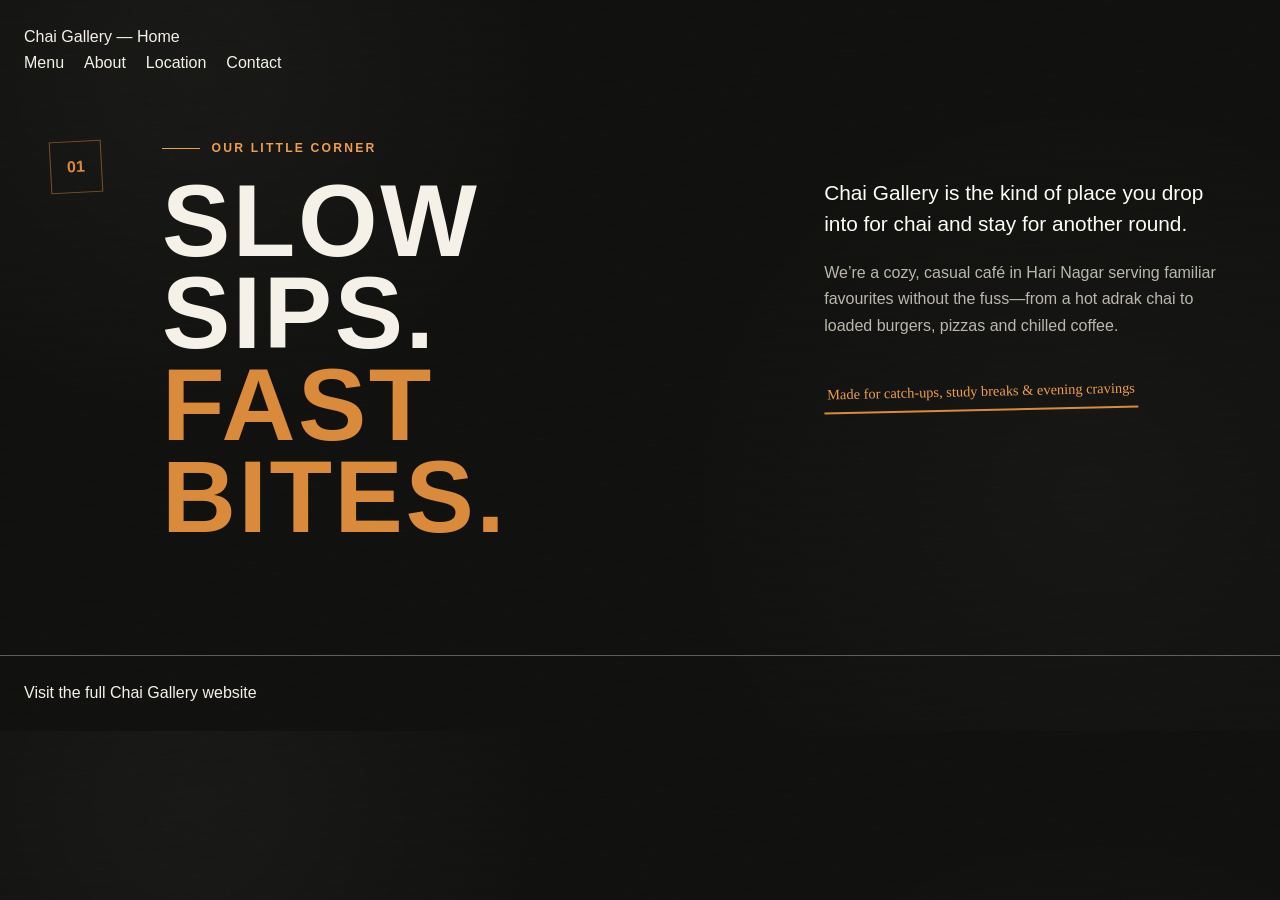
==== about.html @ 68adc1e6 "Add discoverable menu about location and contact pages" ====
<!doctype html>
<html lang="en">
<head>
  <meta charset="utf-8">
  <meta name="viewport" content="width=device-width, initial-scale=1">
  <meta name="theme-color" content="#11110f">
  <meta name="description" content="Chai Gallery is a cozy, pocket-friendly cafe in Hari Nagar, West Delhi serving chai, coffee, quick bites, pizza, burgers and more. Get directions from the official Maps listing.">
  <meta name="keywords" content="Chai Gallery, Chai Gallery Hari Nagar, cafe in Hari Nagar, chai in Hari Nagar, coffee shop Hari Nagar, cafe West Delhi, pizza Hari Nagar, burger Hari Nagar, cold coffee Hari Nagar">
  <link rel="canonical" href="https://www.chaigallery.in/about.html">
  <meta property="og:type" content="website">
  <meta property="og:url" content="https://www.chaigallery.in/about.html">
  <meta property="og:site_name" content="Chai Gallery">
  <meta property="og:title" content="Chai Gallery | Chai, Coffee & Quick Bites in Hari Nagar">
  <meta property="og:description" content="Good chai, quick bites and easy-going cafe vibes in Hari Nagar, West Delhi.">
  <meta property="og:image" content="https://www.chaigallery.in/assets/images/whatsapp-preview.png">
  <meta property="og:image:secure_url" content="https://www.chaigallery.in/assets/images/whatsapp-preview.png">
  <meta property="og:image:type" content="image/png">
  <meta property="og:image:width" content="512">
  <meta property="og:image:height" content="512">
  <meta property="og:image:alt" content="Chai Gallery logo">
  <meta property="og:locale" content="en_IN">
  <meta name="twitter:card" content="summary">
  <meta name="twitter:title" content="Chai Gallery | Chai, Coffee & Quick Bites in Hari Nagar">
  <meta name="twitter:description" content="Good chai, quick bites and easy-going cafe vibes in Hari Nagar, West Delhi.">
  <meta name="twitter:image" content="https://www.chaigallery.in/assets/images/whatsapp-preview.png">
  <title>About | Chai Gallery, Hari Nagar</title>

  <link rel="icon" href="assets/images/chai-gallery-logo.png" type="image/png">
  <link rel="apple-touch-icon" href="assets/images/whatsapp-preview.png">
  <link rel="preload" href="assets/images/menu-art/hero-chai.png" as="image">
  <link rel="preload" href="assets/images/chai-gallery-logo.png" as="image">
  <link rel="stylesheet" href="css/style.css">
  <script>
    window.CHAI_GALLERY_CONFIG = { apiBase: "https://chai-gallery-orders-dev.passishubham1.workers.dev" };
  </script>
  <script src="https://checkout.razorpay.com/v1/checkout.js" defer></script>

  <script type="application/ld+json">
  {
    "@context": "https://schema.org",
    "@type": "CafeOrCoffeeShop",
    "name": "Chai Gallery",
    "description": "A cozy neighborhood cafe for chai, coffee and quick bites in Hari Nagar, West Delhi.",
    "servesCuisine": ["Tea", "Coffee", "Cafe", "Fast Food"],
    "priceRange": "₹",
    "hasMap": "https://maps.app.goo.gl/oTxASr8ygmc5eHVb9",
    "sameAs": ["https://www.instagram.com/chai_gallery_official/"],
    "geo": {
      "@type": "GeoCoordinates",
      "latitude": 28.624861,
      "longitude": 77.1076465
    },
    "address": {
      "@type": "PostalAddress",
      "addressLocality": "Hari Nagar",
      "addressRegion": "New Delhi, Delhi",
      "addressCountry": "IN"
    }
  }
  </script>
<style>.menu-artwork-frame{max-height:none;overflow:visible}.menu-filter,.menu-zoom-controls{display:none}.section{padding-top:40px}</style></head><body><header style="padding:24px"><a href="/">Chai Gallery — Home</a><nav aria-label="Pages"><a style="margin-right:20px" href="/menu.html">Menu</a><a style="margin-right:20px" href="/about.html">About</a><a style="margin-right:20px" href="/location.html">Location</a><a style="margin-right:20px" href="/contact.html">Contact</a></nav></header><main><section class="section about" id="about" aria-labelledby="about-title">
      <div class="container about-grid">
        <div class="section-number" aria-hidden="true">01</div>
        <div class="about-heading" >
          <p class="eyebrow"><span></span> Our little corner</p>
          <h2 id="about-title">SLOW SIPS.<br><em>FAST BITES.</em></h2>
        </div>
        <div class="about-copy" >
          <p class="lead">Chai Gallery is the kind of place you drop into for chai and stay for another round.</p>
          <p>We’re a cozy, casual café in Hari Nagar serving familiar favourites without the fuss—from a hot adrak chai to loaded burgers, pizzas and chilled coffee.</p>
          <div class="hand-note">Made for catch-ups, study breaks & evening cravings</div>
        </div>
      </div>
    </section></main><footer style="padding:24px"><a href="/">Visit the full Chai Gallery website</a></footer></body></html>
---- css/style.css ----
/*
  CHAI GALLERY DESIGN SYSTEM
  Color, type, spacing, border, button, menu-row and illustration tokens live here.
*/
:root {
  --board: #11110f;
  --board-soft: #181815;
  --board-raised: #20201c;
  --chalk: #f5f1e8;
  --chalk-bright: #fffdf6;
  --muted: #bbb7ad;
  --faint: rgba(245, 241, 232, 0.12);
  --line: rgba(245, 241, 232, 0.34);
  --accent: #d98a3a;
  --accent-bright: #ee9e4c;

  --font-display: "Arial Narrow", "Franklin Gothic Condensed", Impact, sans-serif;
  --font-body: "Segoe UI", Inter, Arial, sans-serif;
  --font-hand: "Segoe Print", "Bradley Hand", cursive;

  --space-1: 0.5rem;
  --space-2: 1rem;
  --space-3: 1.5rem;
  --space-4: 2rem;
  --space-5: 3rem;
  --space-6: 4.5rem;
  --space-7: 7rem;

  --border-thin: 1px solid var(--line);
  --container: 1180px;
  --header-height: 78px;
  --transition: 280ms cubic-bezier(0.22, 1, 0.36, 1);
}

*, *::before, *::after { box-sizing: border-box; }

html {
  scroll-behavior: smooth;
  scroll-padding-top: calc(var(--header-height) + 1rem);
}

body {
  margin: 0;
  color: var(--chalk);
  background:
    radial-gradient(circle at 15% 10%, rgba(255,255,255,.035), transparent 22rem),
    radial-gradient(circle at 85% 68%, rgba(255,255,255,.025), transparent 26rem),
    repeating-linear-gradient(177deg, transparent 0 10px, rgba(255,255,255,.008) 11px, transparent 12px),
    var(--board);
  font-family: var(--font-body);
  font-size: 1rem;
  line-height: 1.65;
  overflow-x: hidden;
  text-rendering: optimizeLegibility;
}

body::before {
  content: "";
  position: fixed;
  inset: 0;
  z-index: 9999;
  pointer-events: none;
  opacity: .17;
  background-image: url("data:image/svg+xml,%3Csvg viewBox='0 0 180 180' xmlns='http://www.w3.org/2000/svg'%3E%3Cfilter id='n'%3E%3CfeTurbulence type='fractalNoise' baseFrequency='.9' numOctaves='3' stitchTiles='stitch'/%3E%3C/filter%3E%3Crect width='100%25' height='100%25' filter='url(%23n)' opacity='.18'/%3E%3C/svg%3E");
  mix-blend-mode: soft-light;
}

img, svg { display: block; max-width: 100%; }
a { color: inherit; text-decoration: none; }
button, input, textarea, select { font: inherit; }
button { color: inherit; }
::selection { background: var(--accent); color: var(--board); }

:focus-visible {
  outline: 3px solid var(--accent-bright);
  outline-offset: 4px;
}

.skip-link {
  position: fixed;
  top: .75rem;
  left: .75rem;
  z-index: 10000;
  padding: .75rem 1rem;
  color: var(--board);
  background: var(--chalk);
  transform: translateY(-150%);
  transition: transform var(--transition);
}

.skip-link:focus { transform: translateY(0); }
.container { width: min(var(--container), calc(100% - 3rem)); margin-inline: auto; }
.section { position: relative; padding-block: var(--space-7); }

.eyebrow {
  display: flex;
  align-items: center;
  gap: .7rem;
  margin: 0 0 1.2rem;
  color: var(--accent-bright);
  font-size: .76rem;
  font-weight: 800;
  letter-spacing: .18em;
  line-height: 1.2;
  text-transform: uppercase;
}

.eyebrow > span { width: 2.4rem; height: 1px; background: currentColor; }
.eyebrow.center { justify-content: center; }

h1, h2, h3, p { margin-top: 0; }
h1, h2, h3 {
  font-family: var(--font-display);
  font-weight: 900;
  letter-spacing: .025em;
  line-height: .9;
  text-transform: uppercase;
}

h2 { margin-bottom: 1.25rem; font-size: clamp(3.4rem, 8vw, 7.2rem); }
h2 em { color: var(--accent); font-style: normal; }

.button-row { display: flex; flex-wrap: wrap; gap: .8rem; align-items: center; }
.button-row.center { justify-content: center; }

.button {
  display: inline-flex;
  min-height: 52px;
  align-items: center;
  justify-content: center;
  gap: 1.4rem;
  padding: .85rem 1.4rem;
  border: 1px solid transparent;
  font-family: var(--font-display);
  font-size: 1rem;
  font-weight: 900;
  letter-spacing: .09em;
  line-height: 1;
  text-transform: uppercase;
  transition: color var(--transition), background var(--transition), border-color var(--transition), transform var(--transition);
}

.button span { font-size: 1.2rem; transition: transform var(--transition); }
.button:hover span { transform: translate(2px, 2px); }
.button:hover { transform: translateY(-2px); }
.button-primary { color: var(--board); background: var(--accent); }
.button-primary:hover { background: var(--accent-bright); }
.button-ghost { border-color: var(--line); }
.button-ghost:hover { border-color: var(--chalk); background: rgba(255,255,255,.04); }
.button-dark { color: var(--chalk); background: var(--board); }
.button-dark:hover { background: #282820; }
.button-outline-dark { color: var(--board); border-color: rgba(17,17,15,.45); }
.button-outline-dark:hover { border-color: var(--board); background: rgba(17,17,15,.07); }
.button.is-disabled { cursor: not-allowed; opacity: .76; }

.site-header {
  position: fixed;
  inset: 0 0 auto;
  z-index: 1000;
  height: var(--header-height);
  border-bottom: 1px solid transparent;
  transition: background var(--transition), border-color var(--transition), height var(--transition);
}

.site-header.is-scrolled {
  background: rgba(17,17,15,.93);
  border-color: var(--faint);
  backdrop-filter: blur(12px);
}

.nav-shell { height: 100%; display: flex; align-items: center; justify-content: space-between; }
.brand { display: inline-flex; align-items: center; gap: .7rem; line-height: 1; }
.brand-mark { display: grid; width: 52px; height: 52px; place-items: center; overflow: hidden; border: 1px solid var(--line); background: var(--chalk-bright); transform: rotate(-2deg); }
.brand-mark img { width: 100%; height: 100%; padding: 3px; object-fit: contain; }
.brand strong { display: block; font-family: var(--font-display); font-size: 1.2rem; letter-spacing: .065em; }
.brand small { display: block; margin-top: .34rem; color: var(--accent); font-size: .55rem; font-weight: 800; letter-spacing: .24em; }

.primary-nav { display: flex; align-items: center; gap: clamp(1.2rem, 2.4vw, 2.3rem); }
.primary-nav a { position: relative; padding-block: .4rem; color: var(--muted); font-size: .68rem; font-weight: 800; letter-spacing: .16em; text-transform: uppercase; transition: color var(--transition); }
.primary-nav a::after { content: ""; position: absolute; inset: auto 100% 0 0; height: 2px; background: var(--accent); transition: inset var(--transition); }
.primary-nav a:hover, .primary-nav a.is-active { color: var(--chalk); }
.primary-nav a:hover::after, .primary-nav a.is-active::after { inset-right: 0; }

.nav-toggle { display: none; width: 48px; height: 48px; padding: 12px; border: var(--border-thin); background: transparent; cursor: pointer; }
.nav-toggle span { display: block; width: 100%; height: 1px; margin: 5px 0; background: var(--chalk); transition: transform var(--transition), opacity var(--transition); }

.hero { position: relative; min-height: 100svh; padding-top: var(--header-height); overflow: hidden; }
.hero-grid { min-height: calc(100svh - var(--header-height) - 53px); display: grid; grid-template-columns: 1.05fr .95fr; align-items: center; gap: 2rem; padding-block: 4rem; }
.hero-copy { position: relative; z-index: 2; min-width: 0; }
.hero h1 { max-width: 640px; margin: 0 0 1.2rem; font-size: clamp(5rem, 8.4vw, 8.2rem); letter-spacing: 0; text-shadow: 1px 0 rgba(255,255,255,.4), -1px 1px rgba(255,255,255,.18); }
.hero h1 span { display: block; color: var(--accent); }
.hero-tagline { display: flex; align-items: center; gap: .45rem; margin-bottom: 1.1rem; font-family: var(--font-display); font-size: clamp(1rem, 2vw, 1.35rem); font-weight: 900; letter-spacing: .13em; }
.hero-tagline b { color: var(--accent); }
.hero-intro { max-width: min(100%, 540px); margin-bottom: 2rem; color: var(--muted); font-size: clamp(1rem, 1.8vw, 1.15rem); overflow-wrap: break-word; }
.hero-note { display: flex; flex-wrap: wrap; align-items: center; gap: .7rem; margin-top: 2.2rem; color: #d6d2c9; font-family: var(--font-hand); font-size: .8rem; transform: rotate(-.3deg); }
.hero-note i { width: 4px; height: 4px; border-radius: 50%; background: var(--accent); }

.hero-art { position: relative; width: min(100%, 590px); justify-self: end; aspect-ratio: 1; }
.hero-art::before { content: ""; position: absolute; inset: 11%; border: 1px solid rgba(245,241,232,.17); border-radius: 50%; box-shadow: 0 0 0 22px rgba(255,255,255,.018), 0 0 0 23px rgba(255,255,255,.05); }
.hero-art::after { content: ""; position: absolute; top: 20%; right: 3%; width: 7px; height: 7px; background: var(--accent); box-shadow: -18px -11px 0 -2px var(--accent), 13px -15px 0 -2px var(--accent); transform: rotate(16deg); }
.hero-art img { position: absolute; inset: 3%; width: 94%; height: 94%; object-fit: contain; filter: drop-shadow(0 0 20px rgba(245,241,232,.08)); animation: breathe 5s ease-in-out infinite; }
.hero-scribble { position: absolute; inset: 0; width: 100%; height: 100%; fill: none; stroke: rgba(245,241,232,.47); stroke-width: 1.3; stroke-linecap: round; stroke-dasharray: 4 3; }
.chalk-label { position: absolute; z-index: 2; color: var(--muted); font-family: var(--font-hand); font-size: .72rem; }
.label-one { top: 12%; left: 1%; transform: rotate(-8deg); }
.label-two { right: -1%; bottom: 17%; transform: rotate(6deg); }

@keyframes breathe { 50% { transform: translateY(-4px) rotate(.4deg); } }

.hero-marquee { height: 53px; overflow: hidden; border-block: var(--border-thin); background: var(--board-soft); }
.hero-marquee > div { display: flex; width: max-content; height: 100%; align-items: center; gap: 2.2rem; padding-inline: 1.1rem; animation: marquee 42s linear infinite; will-change: transform; }
.hero-marquee span { font-family: var(--font-display); font-size: 1.05rem; font-weight: 900; letter-spacing: .1em; }
.hero-marquee span, .hero-marquee i { flex: 0 0 auto; }
.hero-marquee i { color: var(--accent); font-style: normal; }
@keyframes marquee { to { transform: translateX(-50%); } }

.about { border-bottom: var(--border-thin); }
.about-grid { display: grid; grid-template-columns: 72px minmax(0, 1.15fr) minmax(280px, .75fr); gap: 2.5rem; align-items: start; }
.section-number { display: grid; width: 52px; height: 52px; place-items: center; color: var(--accent); border: 1px solid rgba(217,138,58,.5); font-family: var(--font-display); font-weight: 900; transform: rotate(-3deg); }
.about h2 { margin-bottom: 0; }
.about-copy { padding-top: 2.25rem; }
.about-copy .lead { color: var(--chalk-bright); font-size: 1.3rem; line-height: 1.5; }
.about-copy p:not(.lead) { color: var(--muted); }
.hand-note { display: inline-block; margin-top: 1.2rem; padding: .35rem .2rem; color: var(--accent-bright); border-bottom: 2px solid var(--accent); font-family: var(--font-hand); font-size: .9rem; transform: rotate(-1.3deg); }

.section-heading { margin-bottom: 3.5rem; }
.section-heading.center { max-width: 800px; margin-inline: auto; text-align: center; }
.section-heading.center h2 { margin-bottom: 1.15rem; }
.section-heading > p:last-child { color: var(--muted); }
.section-heading.split { display: flex; justify-content: space-between; align-items: end; gap: 2rem; }
.section-heading.split h2 { margin-bottom: 0; font-size: clamp(3rem, 6.5vw, 6.5rem); }
.section-heading.split > p { width: min(100%, 360px); margin-bottom: .4rem; }

.favourites { overflow: hidden; background: var(--board-soft); border-bottom: var(--border-thin); }
.favourites-grid { display: grid; grid-template-columns: repeat(12, 1fr); gap: 1rem; }
.favourite-card { position: relative; min-height: 410px; grid-column: span 3; display: flex; flex-direction: column; justify-content: space-between; padding: 1.4rem; overflow: hidden; border: var(--border-thin); background: rgba(255,255,255,.012); transition: transform var(--transition), border-color var(--transition), background var(--transition); }
.favourite-card:nth-child(2), .favourite-card:nth-child(4) { transform: translateY(2rem); }
.favourite-card:hover { border-color: rgba(217,138,58,.7); background: rgba(217,138,58,.035); transform: translateY(-3px); }
.favourite-card:nth-child(2):hover, .favourite-card:nth-child(4):hover { transform: translateY(calc(2rem - 3px)); }
.favourite-card::before, .favourite-card::after { content: ""; position: absolute; width: 24px; height: 24px; border-color: var(--accent); opacity: .7; }
.favourite-card::before { top: 7px; left: 7px; border-top: 1px solid; border-left: 1px solid; }
.favourite-card::after { right: 7px; bottom: 7px; border-right: 1px solid; border-bottom: 1px solid; }
.favourite-card img { width: 100%; height: 250px; object-fit: contain; transition: transform var(--transition), filter var(--transition); }
.favourite-card:hover img { transform: translateY(-4px) scale(1.025); filter: drop-shadow(0 0 9px rgba(217,138,58,.24)); }
.favourite-card-number { color: var(--accent); font-size: .7rem; font-weight: 800; letter-spacing: .15em; }
.favourite-card h3 { margin: 0 0 .45rem; font-size: 2rem; }
.favourite-card p { margin-bottom: 0; color: var(--muted); font-size: .82rem; line-height: 1.45; }

.menu-section { padding-top: calc(var(--space-7) + 1rem); }
.menu-heading { display: flex; align-items: end; justify-content: space-between; gap: 2rem; margin-bottom: 2.2rem; }
.menu-heading h2 { margin-bottom: 0; }
.menu-heading > p { width: min(100%, 380px); margin-bottom: 1rem; color: var(--muted); }
.menu-filter { display: flex; flex-wrap: wrap; gap: .6rem; margin-bottom: 2.5rem; padding-bottom: 1.3rem; border-bottom: var(--border-thin); }
.menu-filter button { min-height: 44px; padding: .65rem 1.05rem; color: var(--muted); border: 1px solid var(--line); background: transparent; font-size: .7rem; font-weight: 800; letter-spacing: .12em; text-transform: uppercase; cursor: pointer; transition: color var(--transition), background var(--transition), border-color var(--transition); }
.menu-filter button:hover, .menu-filter button.is-active { color: var(--board); border-color: var(--accent); background: var(--accent); }

.menu-board { display: grid; grid-template-columns: repeat(2, minmax(0, 1fr)); gap: 1.2rem; align-items: start; }
.menu-card { position: relative; display: grid; grid-template-columns: minmax(130px, .34fr) minmax(0, .66fr); min-height: 300px; border: var(--border-thin); background: var(--board-soft); overflow: hidden; transition: opacity 180ms ease, transform 180ms ease, border-color var(--transition); }
.menu-card:nth-child(4n + 2), .menu-card:nth-child(4n + 3) { grid-template-columns: minmax(0, .66fr) minmax(130px, .34fr); }
.menu-card:nth-child(4n + 2) .menu-illustration, .menu-card:nth-child(4n + 3) .menu-illustration { order: 2; border-right: 0; border-left: var(--border-thin); }
.menu-card:hover { border-color: rgba(245,241,232,.58); }
.menu-card.is-hidden { display: none; }
.menu-card.is-entering { opacity: 0; transform: translateY(8px); }
.menu-illustration { position: relative; display: grid; place-items: center; min-height: 100%; padding: 1rem; border-right: var(--border-thin); background: rgba(255,255,255,.018); overflow: hidden; }
.menu-illustration::before { content: attr(data-index); position: absolute; top: .8rem; left: .9rem; color: var(--accent); font-family: var(--font-display); font-size: .72rem; letter-spacing: .12em; }
.menu-illustration::after { content: ""; position: absolute; right: -20px; bottom: -24px; width: 72px; height: 72px; border: 1px solid rgba(217,138,58,.3); border-radius: 50%; }
.menu-illustration img { width: 100%; max-height: 180px; object-fit: contain; opacity: .96; transition: transform var(--transition); }
.menu-card:hover .menu-illustration img { transform: translateY(-3px) rotate(.7deg); }
.menu-content { min-width: 0; padding: 1.3rem 1.4rem 1.5rem; }
.menu-content header { display: flex; align-items: start; justify-content: space-between; gap: 1rem; margin-bottom: 1.15rem; padding-bottom: .75rem; border-bottom: 1px solid rgba(217,138,58,.52); }
.menu-content h3 { margin: 0; color: var(--accent-bright); font-size: clamp(1.55rem, 2.6vw, 2.2rem); }
.menu-type { flex: none; padding-top: .2rem; color: var(--muted); font-size: .57rem; font-weight: 800; letter-spacing: .13em; text-transform: uppercase; }
.menu-sizes { display: grid; grid-template-columns: minmax(0, 1fr) repeat(2, 42px); gap: .5rem; margin: -.4rem 0 .32rem; color: var(--muted); font-size: .64rem; font-weight: 800; text-align: right; }
.menu-row { display: grid; grid-template-columns: minmax(0, auto) 1fr auto; gap: .45rem; align-items: baseline; min-height: 31px; font-size: .9rem; line-height: 1.35; }
.menu-row.has-sizes { grid-template-columns: minmax(0, auto) 1fr 42px 42px; }
.menu-item-name { overflow: hidden; color: var(--chalk); text-overflow: ellipsis; white-space: nowrap; }
.menu-dots { min-width: 12px; border-bottom: 1px dotted rgba(245,241,232,.34); transform: translateY(-.2rem); }
.menu-price { color: var(--chalk-bright); font-family: var(--font-display); font-weight: 700; letter-spacing: .03em; text-align: right; white-space: nowrap; }
.menu-price.placeholder { color: var(--muted); }
.menu-add { padding: 0; border: 0; background: transparent; cursor: pointer; }
.menu-add b { display: inline-grid; width: 18px; height: 18px; place-items: center; margin-left: .2rem; color: var(--board); border-radius: 50%; background: var(--accent); font-family: var(--font-body); }
.menu-add:hover, .menu-add:focus-visible { color: var(--accent-bright); }
.nav-order-button { min-height: 38px; padding: .45rem .75rem; color: var(--board); border: 0; background: var(--accent); font-size: .68rem; font-weight: 900; letter-spacing: .1em; text-transform: uppercase; cursor: pointer; }
.nav-order-button span { display: inline-grid; min-width: 1.4rem; height: 1.4rem; place-items: center; margin-left: .35rem; color: var(--chalk); border-radius: 50%; background: var(--board); }
.button-order { color: var(--board); border: 1px solid var(--accent); background: var(--accent); cursor: pointer; }
.button-order:hover, .button-order:focus-visible { color: var(--chalk-bright); border-color: var(--accent-bright); background: var(--accent-bright); transform: translateY(-2px); }
.cart-dock { position: fixed; z-index: 80; right: 1.25rem; bottom: 1.25rem; display: flex; gap: 1.4rem; align-items: center; padding: .85rem 1rem; color: var(--board); border: 1px solid var(--board); background: var(--accent); box-shadow: 0 10px 30px rgba(0,0,0,.32); font-size: .82rem; cursor: pointer; }
.cart-dock strong { padding-left: 1rem; border-left: 1px solid rgba(17,17,15,.35); text-transform: uppercase; letter-spacing: .08em; }
.order-dialog { width: min(100% - 2rem, 980px); max-height: min(90vh, 860px); padding: 0; color: var(--chalk); border: 1px solid var(--line); background: var(--board); box-shadow: 0 30px 80px rgba(0,0,0,.66); }
.order-dialog::backdrop { background: rgba(0,0,0,.72); backdrop-filter: blur(4px); }
.order-dialog-inner { position: relative; padding: clamp(1.3rem, 4vw, 3rem); }
.dialog-close { position: absolute; top: .8rem; right: .8rem; width: 42px; height: 42px; color: var(--chalk); border: 1px solid var(--line); background: transparent; font-size: 1.8rem; line-height: 1; cursor: pointer; }
.order-dialog-heading h2 { margin: 0 0 1.8rem; font-size: clamp(2.8rem, 6vw, 4.7rem); }
.order-layout { display: grid; grid-template-columns: 1fr 1fr; border: var(--border-thin); }
.cart-panel, .checkout-form { padding: 1.25rem; }
.checkout-form { border-left: var(--border-thin); }
.cart-line { display: flex; justify-content: space-between; gap: 1rem; padding: .85rem 0; border-bottom: 1px solid var(--faint); }
.cart-line strong, .cart-line small { display: block; }
.cart-line small { color: var(--muted); font-size: .7rem; }
.cart-line-controls { display: flex; align-items: center; gap: .5rem; }
.cart-line-controls button { width: 27px; height: 27px; color: var(--chalk); border: 1px solid var(--line); background: transparent; cursor: pointer; }
.cart-line-controls b { min-width: 56px; color: var(--accent-bright); font-family: var(--font-display); text-align: right; }
.cart-empty { color: var(--muted); }
.order-totals { margin: 1.2rem 0 0; border-top: var(--border-thin); }
.order-totals div { display: flex; justify-content: space-between; padding: .6rem 0; color: var(--muted); }
.order-totals dd { margin: 0; color: var(--chalk); font-weight: 800; }
.order-totals .total { color: var(--chalk); border-top: var(--border-thin); font-size: 1.15rem; }
.order-totals .total dd { color: var(--accent-bright); }
.checkout-form { display: grid; align-content: start; gap: .75rem; }
.checkout-form label { display: grid; gap: .32rem; color: var(--muted); font-size: .7rem; font-weight: 800; letter-spacing: .08em; text-transform: uppercase; }
.checkout-form input, .checkout-form textarea { width: 100%; padding: .72rem; color: var(--chalk); border: 1px solid var(--line); border-radius: 0; background: rgba(255,255,255,.03); font: inherit; letter-spacing: normal; text-transform: none; resize: vertical; }
.form-two-col { display: grid; grid-template-columns: 1fr 1fr; gap: .75rem; }
.form-note, .payment-note { margin: 0; color: var(--muted); font-size: .73rem; line-height: 1.5; }
.checkout-status { min-height: 1.4rem; margin: 0; color: var(--accent-bright); font-size: .78rem; font-weight: 700; }
.checkout-status.is-error { color: #ff9991; }
.checkout-pay { width: 100%; border: 0; cursor: pointer; }
.checkout-pay:disabled { color: rgba(17,17,15,.58); background: #817d74; cursor: not-allowed; }
.admin-body { min-height: 100vh; }
.admin-shell { width: min(1180px, calc(100% - 2rem)); margin: 0 auto; padding: 3rem 0 5rem; }
.admin-brand { display: inline-flex; align-items: center; gap: .75rem; margin-bottom: 3.5rem; }
.admin-brand img { width: 52px; height: 52px; object-fit: contain; border: var(--border-thin); background: var(--chalk); }
.admin-brand strong, .admin-brand small { display: block; font-family: var(--font-display); font-weight: 900; letter-spacing: .09em; }
.admin-brand small { margin-top: .25rem; color: var(--accent); font-family: var(--font-body); font-size: .6rem; }
.admin-login { width: min(100%, 480px); padding: clamp(1.5rem, 5vw, 3rem); border: var(--border-thin); background: var(--board-soft); }
.admin-login h1, .admin-header h1 { margin-bottom: 1rem; font-size: clamp(3.5rem, 8vw, 6rem); }
.admin-login > p:not(.eyebrow) { color: var(--muted); }
.admin-login form { display: grid; gap: 1rem; margin-top: 2rem; }
.admin-login label { display: grid; gap: .35rem; color: var(--muted); font-size: .7rem; font-weight: 800; letter-spacing: .1em; text-transform: uppercase; }
.admin-login input, .admin-order select { color: var(--chalk); border: 1px solid var(--line); border-radius: 0; background: rgba(255,255,255,.04); }
.admin-login input { padding: .8rem; font: inherit; }
.admin-login .button { width: 100%; border: 0; cursor: pointer; }
.admin-login .button:disabled { cursor: wait; opacity: .7; }
.admin-header { display: flex; justify-content: space-between; gap: 1.5rem; align-items: end; margin-bottom: 1.4rem; }
.admin-header .eyebrow { margin-bottom: .75rem; }
.admin-actions { display: flex; flex-wrap: wrap; gap: .6rem; }
.admin-actions .button { min-height: 42px; cursor: pointer; }
.admin-message { min-height: 1.3rem; margin: 0 0 1rem; color: var(--accent-bright); font-size: .8rem; font-weight: 700; }
.admin-message.is-error { color: #ff9991; }
.order-filters { display: flex; flex-wrap: wrap; gap: .55rem; margin-bottom: 1.4rem; }
.order-filters button { min-height: 40px; padding: .5rem .85rem; color: var(--muted); border: 1px solid var(--line); background: transparent; font: inherit; font-size: .7rem; font-weight: 800; letter-spacing: .08em; text-transform: uppercase; cursor: pointer; }
.order-filters button.is-active { color: var(--board); border-color: var(--accent); background: var(--accent); }
.admin-orders { display: grid; gap: 1rem; }
.admin-order { border: var(--border-thin); background: var(--board-soft); }
.admin-order > header, .admin-order > footer { display: flex; justify-content: space-between; align-items: center; gap: 1rem; padding: 1rem 1.2rem; border-bottom: var(--border-thin); }
.admin-order > footer { border-top: var(--border-thin); border-bottom: 0; }
.order-number { display: block; color: var(--accent-bright); font-family: var(--font-display); font-size: 1.25rem; font-weight: 900; letter-spacing: .08em; }
.admin-order time { color: var(--muted); font-size: .72rem; }
.order-status { padding: .3rem .55rem; font-size: .64rem; font-weight: 900; letter-spacing: .08em; text-transform: uppercase; }
.status-paid { color: #181815; background: #e8c067; }.status-preparing { color: #181815; background: #e99a50; }.status-out_for_delivery { color: #181815; background: #7ec8de; }.status-completed { color: #181815; background: #8fc98e; }.status-cancelled { color: var(--chalk); background: #a75454; }
.admin-order-grid { display: grid; grid-template-columns: 1.1fr .9fr; gap: 1.5rem; padding: 1.25rem; }
.admin-order h2 { margin-bottom: .8rem; color: var(--chalk); font-family: var(--font-body); font-size: 1.1rem; letter-spacing: 0; text-transform: none; }
.admin-order p { margin: 0; color: var(--muted); font-size: .86rem; line-height: 1.6; white-space: pre-line; }
.admin-order p a { color: var(--accent-bright); text-decoration: underline; }
.order-note { margin-top: .75rem !important; padding: .65rem; border-left: 2px solid var(--accent); background: rgba(217,138,58,.08); }
.admin-items { display: grid; gap: .4rem; margin: 0 0 1rem; padding: 0 0 1rem; border-bottom: var(--border-thin); list-style: none; }
.admin-items li { display: flex; justify-content: space-between; gap: 1rem; color: var(--chalk); font-size: .83rem; }.admin-items span { color: var(--muted); white-space: nowrap; }
.admin-order dl { margin: 0; }.admin-order dl div { display: flex; justify-content: space-between; padding: .3rem 0; color: var(--muted); font-size: .8rem; }.admin-order dd { margin: 0; color: var(--chalk); font-weight: 800; }.admin-order .admin-total { margin-top: .3rem; padding-top: .6rem; border-top: var(--border-thin); color: var(--chalk); }.admin-order .admin-total dd { color: var(--accent-bright); font-size: 1rem; }
.admin-order footer label { display: flex; align-items: center; gap: .65rem; color: var(--muted); font-size: .7rem; font-weight: 800; letter-spacing: .08em; text-transform: uppercase; }.admin-order select { padding: .6rem; font: inherit; font-size: .8rem; text-transform: capitalize; cursor: pointer; }.admin-empty { padding: 2rem; color: var(--muted); border: var(--border-thin); text-align: center; }
.menu-footnote { margin: 1.5rem 0 0; color: var(--muted); font-size: .78rem; text-align: center; }
.menu-footnote code { color: var(--accent-bright); }

.menu-artwork {
  display: grid;
  grid-template-columns: 1fr;
  gap: 1.2rem;
  align-items: start;
  margin-top: 2.4rem;
  padding: 1.2rem;
  border: var(--border-thin);
  background: rgba(255,255,255,.014);
}

.menu-artwork h3 {
  margin-bottom: .75rem;
  color: var(--accent-bright);
  font-size: clamp(2rem, 4vw, 3.6rem);
}

.menu-artwork p:not(.eyebrow) {
  max-width: 620px;
  margin-bottom: 0;
  color: var(--muted);
  font-size: .86rem;
}

.menu-artwork-viewer {
  display: grid;
  gap: .75rem;
}

.menu-zoom-controls {
  display: flex;
  flex-wrap: wrap;
  gap: .5rem;
  align-items: center;
  justify-content: flex-end;
}

.menu-zoom-controls button,
.menu-zoom-controls output {
  min-height: 42px;
  padding: .65rem .85rem;
  color: var(--chalk);
  border: 1px solid var(--line);
  background: rgba(255,255,255,.018);
  font-size: .72rem;
  font-weight: 900;
  letter-spacing: .1em;
  line-height: 1;
  text-transform: uppercase;
}

.menu-zoom-controls button {
  min-width: 44px;
  cursor: pointer;
  transition: color var(--transition), background var(--transition), border-color var(--transition);
}

.menu-zoom-controls button:hover,
.menu-zoom-controls button:focus-visible {
  color: var(--board);
  border-color: var(--accent);
  background: var(--accent);
}

.menu-zoom-controls button:disabled {
  color: rgba(245,241,232,.42);
  border-color: rgba(245,241,232,.14);
  background: rgba(255,255,255,.01);
  cursor: not-allowed;
}

.menu-zoom-controls output {
  min-width: 72px;
  color: var(--accent-bright);
  text-align: center;
}

.menu-artwork-frame {
  display: block;
  max-height: min(76vh, 900px);
  overflow: auto;
  border: 1px solid rgba(245,241,232,.22);
  background: #090909;
  cursor: grab;
  scrollbar-color: var(--accent) var(--board-soft);
  scrollbar-width: thin;
  overscroll-behavior: auto;
}

.menu-artwork-frame:active { cursor: grabbing; }

.menu-artwork-frame img {
  display: block;
  width: var(--menu-zoom-width, 100%);
  min-width: 100%;
  max-width: none;
  height: auto;
  object-fit: contain;
  transform-origin: top left;
  transition: none;
  user-select: none;
  -webkit-user-drag: none;
}

.why { background: var(--board-soft); border-block: var(--border-thin); }
.benefit-grid { display: grid; grid-template-columns: repeat(4, 1fr); border-block: var(--border-thin); }
.benefit { position: relative; min-height: 270px; padding: 2rem 1.5rem; }
.benefit + .benefit { border-left: var(--border-thin); }
.benefit-icon { display: grid; width: 50px; height: 50px; place-items: center; margin-bottom: 2.8rem; color: var(--accent); border: 1px solid rgba(217,138,58,.55); border-radius: 50%; font-family: var(--font-hand); font-size: 1.35rem; transform: rotate(-5deg); }
.benefit-number { position: absolute; top: 1.3rem; right: 1.3rem; color: rgba(245,241,232,.26); font-family: var(--font-display); font-size: .7rem; }
.benefit h3 { margin-bottom: .8rem; font-size: 1.4rem; }
.benefit p { margin-bottom: 0; color: var(--muted); font-size: .85rem; line-height: 1.55; }

.location-grid { display: grid; grid-template-columns: minmax(0, .9fr) minmax(0, 1.1fr); border: var(--border-thin); }
.location-card { padding: clamp(2rem, 5vw, 4.5rem); }
.location-card h2 { max-width: 100%; font-size: clamp(3.4rem, 5.2vw, 5.4rem); }
.location-place { color: var(--chalk-bright); font-family: var(--font-display); font-size: 1.35rem; font-weight: 900; letter-spacing: .08em; text-transform: uppercase; }
.location-place span { color: var(--accent); }
.location-details { margin: 2.4rem 0; border-top: var(--border-thin); }
.location-details > div { display: grid; grid-template-columns: 130px 1fr; gap: 1rem; padding-block: .85rem; border-bottom: var(--border-thin); }
.location-details dt { color: var(--muted); font-size: .68rem; font-weight: 800; letter-spacing: .13em; text-transform: uppercase; }
.location-details dd { margin: 0; color: #dedad1; font-size: .9rem; }
.location-details a { color: var(--accent-bright); text-decoration: underline; text-decoration-thickness: 1px; text-underline-offset: .18em; }
.config-note { margin: .75rem 0 0; color: var(--muted); font-size: .7rem; }

.map-placeholder { position: relative; display: block; min-height: 650px; border-left: var(--border-thin); background: #1d1d19; overflow: hidden; cursor: pointer; }
.map-grid { position: absolute; inset: 0; opacity: .45; background-image: linear-gradient(rgba(245,241,232,.06) 1px, transparent 1px), linear-gradient(90deg, rgba(245,241,232,.06) 1px, transparent 1px); background-size: 46px 46px; transform: rotate(8deg) scale(1.2); }
.map-road { position: absolute; border: 22px solid rgba(245,241,232,.09); border-radius: 50%; }
.road-one { width: 740px; height: 230px; top: 3%; left: -20%; transform: rotate(-24deg); }
.road-two { width: 650px; height: 190px; right: -28%; bottom: 4%; transform: rotate(47deg); }
.map-pin { position: absolute; top: 44%; left: 50%; width: 78px; height: 78px; border: 2px solid var(--chalk); border-radius: 50% 50% 50% 0; background: var(--accent); box-shadow: 0 0 0 11px rgba(217,138,58,.13); transform: translate(-50%, -50%) rotate(-45deg); }
.map-pin span { position: absolute; inset: 24px; border: 2px solid var(--board); border-radius: 50%; }
.map-label { position: absolute; top: calc(44% + 75px); left: 50%; display: flex; flex-direction: column; width: max-content; align-items: center; padding: .8rem 1.2rem; color: var(--board); background: var(--chalk); transform: translateX(-50%) rotate(-1deg); }
.map-label strong { font-family: var(--font-display); font-size: 1.3rem; letter-spacing: .07em; }
.map-label small { font-size: .66rem; }
.map-note { position: absolute; right: 8%; bottom: 8%; color: var(--accent-bright); font-family: var(--font-hand); font-size: .8rem; transform: rotate(-7deg); }
.map-placeholder:hover .map-pin, .map-placeholder:focus-visible .map-pin { box-shadow: 0 0 0 14px rgba(217,138,58,.2), 0 0 32px rgba(217,138,58,.36); }
.map-placeholder:hover .map-label, .map-placeholder:focus-visible .map-label { background: var(--accent-bright); }

.cta-section { color: var(--board); background: var(--accent); }
.cta-inner { position: relative; padding-block: clamp(5.5rem, 12vw, 9rem); text-align: center; }
.cta-inner .eyebrow { color: var(--board); }
.cta-inner h2 { max-width: 950px; margin: 0 auto 1.5rem; font-size: clamp(4rem, 10vw, 9rem); }
.cta-inner h2 em { color: var(--chalk-bright); }
.cta-inner > p:not(.eyebrow) { margin-bottom: 2rem; font-size: 1.05rem; }
.cta-star { position: absolute; top: 14%; right: 7%; color: rgba(17,17,15,.28); font-size: 4rem; }

.site-footer { padding: 4.2rem 0 1.3rem; background: #0c0c0b; }
.footer-grid { display: grid; grid-template-columns: 1.4fr .55fr .75fr; gap: 4rem; padding-bottom: 3.5rem; }
.footer-brand p { margin: 1.3rem 0 0; color: var(--muted); font-size: .84rem; }
.footer-nav, .footer-links { display: flex; flex-direction: column; gap: .7rem; }
.footer-nav a, .footer-links a { display: inline-flex; width: fit-content; min-height: 44px; align-items: center; color: var(--muted); font-size: .8rem; transition: color var(--transition); }
.footer-nav a:hover, .footer-links a:hover { color: var(--accent-bright); }
.footer-links > span { margin-bottom: .3rem; color: var(--chalk); font-size: .68rem; font-weight: 800; letter-spacing: .12em; text-transform: uppercase; }
.footer-links small { display: inline; margin-left: .25rem; color: #706e67; }
.footer-bottom { display: flex; justify-content: space-between; padding-top: 1.2rem; color: #77756e; border-top: var(--border-thin); font-size: .68rem; letter-spacing: .06em; }
.noscript { position: fixed; z-index: 2000; inset: auto 0 0; margin: 0; padding: .75rem; color: var(--board); background: var(--accent); text-align: center; }

[data-reveal] { opacity: 0; transform: translateY(22px); transition: opacity 560ms ease, transform 560ms ease; }
[data-reveal].is-visible { opacity: 1; transform: translateY(0); }

@media (max-width: 1050px) {
  .favourite-card { grid-column: span 6; }
  .favourite-card:nth-child(2), .favourite-card:nth-child(4) { transform: none; }
  .favourite-card:nth-child(2):hover, .favourite-card:nth-child(4):hover { transform: translateY(-3px); }
  .benefit-grid { grid-template-columns: repeat(2, 1fr); }
  .benefit:nth-child(3) { border-left: 0; border-top: var(--border-thin); }
  .benefit:nth-child(4) { border-top: var(--border-thin); }
  .menu-card { grid-template-columns: minmax(105px, .28fr) minmax(0, .72fr); }
  .menu-card:nth-child(4n + 2), .menu-card:nth-child(4n + 3) { grid-template-columns: minmax(0, .72fr) minmax(105px, .28fr); }
}

@media (max-width: 860px) {
  :root { --header-height: 70px; }
  .container { width: min(100% - 2rem, var(--container)); }
  .section { padding-block: 5.5rem; }
  .nav-toggle { display: block; }
  .nav-toggle[aria-expanded="true"] span:nth-child(1) { transform: translateY(6px) rotate(45deg); }
  .nav-toggle[aria-expanded="true"] span:nth-child(2) { opacity: 0; }
  .nav-toggle[aria-expanded="true"] span:nth-child(3) { transform: translateY(-6px) rotate(-45deg); }
  .primary-nav { position: fixed; inset: var(--header-height) 0 auto; display: grid; padding: 1.2rem 1rem 1.6rem; border-bottom: var(--border-thin); background: rgba(17,17,15,.98); transform: translateY(-130%); visibility: hidden; transition: transform var(--transition), visibility var(--transition); }
  .primary-nav.is-open { transform: translateY(0); visibility: visible; }
  .primary-nav a { min-height: 45px; display: flex; align-items: center; padding-inline: 1rem; border-bottom: 1px solid var(--faint); }
  .nav-order-button { width: calc(100% - 2rem); margin: 1rem; }
  .hero-grid { min-height: auto; grid-template-columns: 1fr; padding-top: 5rem; padding-bottom: 2rem; }
  .hero-copy { max-width: 680px; }
  .hero h1 { max-width: 100%; font-size: clamp(5rem, 18vw, 8rem); }
  .hero-art { width: min(100%, 540px); margin-top: -2rem; justify-self: center; }
  .about-grid { grid-template-columns: 60px 1fr; }
  .about-copy { grid-column: 2; padding-top: 0; }
  .menu-heading, .section-heading.split { align-items: start; flex-direction: column; }
  .menu-heading > p, .section-heading.split > p { width: min(100%, 560px); }
  .menu-board { grid-template-columns: 1fr; }
  .menu-artwork { grid-template-columns: 1fr; }
  .menu-card:nth-child(4n + 2), .menu-card:nth-child(4n + 3) { grid-template-columns: minmax(130px, .34fr) minmax(0, .66fr); }
  .menu-card:nth-child(4n + 2) .menu-illustration, .menu-card:nth-child(4n + 3) .menu-illustration { order: 0; border-right: var(--border-thin); border-left: 0; }
  .location-grid { grid-template-columns: 1fr; }
  .map-placeholder { min-height: 480px; border-top: var(--border-thin); border-left: 0; }
  .footer-grid { grid-template-columns: 1.5fr .7fr; }
  .footer-links { grid-column: 1 / -1; }
}

@media (max-width: 560px) {
  .container { width: min(100% - 1.25rem, var(--container)); }
  .section { padding-block: 4.5rem; }
  .brand-mark { width: 44px; height: 44px; }
  .brand strong { font-size: 1.05rem; }
  .hero-grid { gap: .5rem; padding-top: 3.5rem; }
  .hero h1 { font-size: clamp(3.2rem, 14vw, 4.3rem); letter-spacing: 0; }
  .hero-tagline { flex-wrap: wrap; gap: .2rem .4rem; font-size: .92rem; }
  .hero-intro { width: min(100%, 330px); margin-bottom: 1.5rem; font-size: .95rem; }
  .button { width: 100%; justify-content: space-between; }
  .cart-dock { right: .65rem; bottom: .65rem; left: .65rem; justify-content: space-between; gap: .6rem; }
  .order-dialog { width: 100%; max-height: 100vh; min-height: 100vh; }
  .order-dialog-inner { padding: 1.2rem; }
  .order-layout { grid-template-columns: 1fr; }
  .checkout-form { border-top: var(--border-thin); border-left: 0; }
  .admin-shell { width: min(100% - 1.25rem, 1180px); padding-top: 1.5rem; }
  .admin-brand { margin-bottom: 2rem; }
  .admin-header { align-items: start; flex-direction: column; }
  .admin-order-grid { grid-template-columns: 1fr; gap: 1rem; }
  .admin-order > header, .admin-order > footer { align-items: start; flex-direction: column; }
  .hero-note { gap: .5rem; margin-top: 1.6rem; }
  .hero-art { margin-top: -1rem; }
  .hero-marquee > div { gap: 1.3rem; }
  .about-grid { grid-template-columns: 1fr; gap: 1rem; }
  .section-number { margin-bottom: 1.4rem; }
  .about-copy { grid-column: auto; }
  .section-heading { margin-bottom: 2.2rem; }
  .favourites-grid { display: flex; gap: .8rem; margin-inline: -.625rem; padding-inline: .625rem; overflow-x: auto; scroll-snap-type: x mandatory; scrollbar-width: none; }
  .favourites-grid::-webkit-scrollbar { display: none; }
  .favourite-card { min-width: 82vw; min-height: 380px; scroll-snap-align: center; }
  .favourite-card img { height: 230px; }
  .menu-heading { margin-bottom: 1.5rem; }
  .menu-filter { position: sticky; top: var(--header-height); z-index: 5; flex-wrap: nowrap; margin-inline: -.625rem; padding: .8rem .625rem; overflow-x: auto; background: rgba(17,17,15,.95); backdrop-filter: blur(8px); }
  .menu-filter button { flex: none; }
  .menu-card, .menu-card:nth-child(4n + 2), .menu-card:nth-child(4n + 3) { grid-template-columns: 100px minmax(0, 1fr); min-height: 265px; }
  .menu-card:nth-child(4n + 2) .menu-illustration, .menu-card:nth-child(4n + 3) .menu-illustration { order: 0; border-right: var(--border-thin); border-left: 0; }
  .menu-content { padding: 1.05rem .9rem 1.2rem; }
  .menu-content header { gap: .4rem; }
  .menu-content h3 { font-size: 1.55rem; }
  .menu-type { display: none; }
  .menu-row { min-height: 35px; font-size: .8rem; }
  .menu-item-name { white-space: normal; }
  .menu-illustration { padding: .55rem; }
  .menu-illustration img { width: 96px; }
  .menu-sizes { grid-template-columns: minmax(0, 1fr) repeat(2, 38px); }
  .menu-row.has-sizes { grid-template-columns: minmax(0, auto) 1fr 38px 38px; }
  .menu-footnote { line-height: 1.5; }
  .menu-artwork { margin-top: 1.6rem; padding: .75rem; }
  .menu-artwork h3 { font-size: 2rem; }
  .menu-zoom-controls { justify-content: flex-start; }
  .menu-artwork-frame { max-height: 70vh; }
  .benefit-grid { grid-template-columns: 1fr; }
  .benefit { min-height: auto; }
  .benefit + .benefit { border-left: 0; border-top: var(--border-thin); }
  .benefit-icon { margin-bottom: 1.6rem; }
  .location-card { padding: 2.2rem 1.2rem; }
  .location-card h2 { font-size: clamp(3.1rem, 14vw, 4.5rem); }
  .location-details > div { grid-template-columns: 105px 1fr; }
  .map-placeholder { min-height: 390px; }
  .map-label { white-space: nowrap; }
  .cta-inner h2 { font-size: clamp(2.8rem, 12.5vw, 5rem); }
  .cta-star { display: none; }
  .footer-grid { grid-template-columns: 1fr; gap: 2.5rem; }
  .footer-links { grid-column: auto; }
  .footer-bottom { flex-direction: column; gap: .35rem; }
}

@media (prefers-reduced-motion: reduce) {
  html { scroll-behavior: auto; }
  *, *::before, *::after { scroll-behavior: auto !important; animation-duration: .01ms !important; animation-iteration-count: 1 !important; transition-duration: .01ms !important; }
  [data-reveal] { opacity: 1; transform: none; }
}

@media print {
  .site-header, .hero-marquee, .menu-filter, .cta-section { display: none; }
  body { color: #111; background: #fff; }
  .menu-card { break-inside: avoid; border-color: #444; background: #fff; }
}
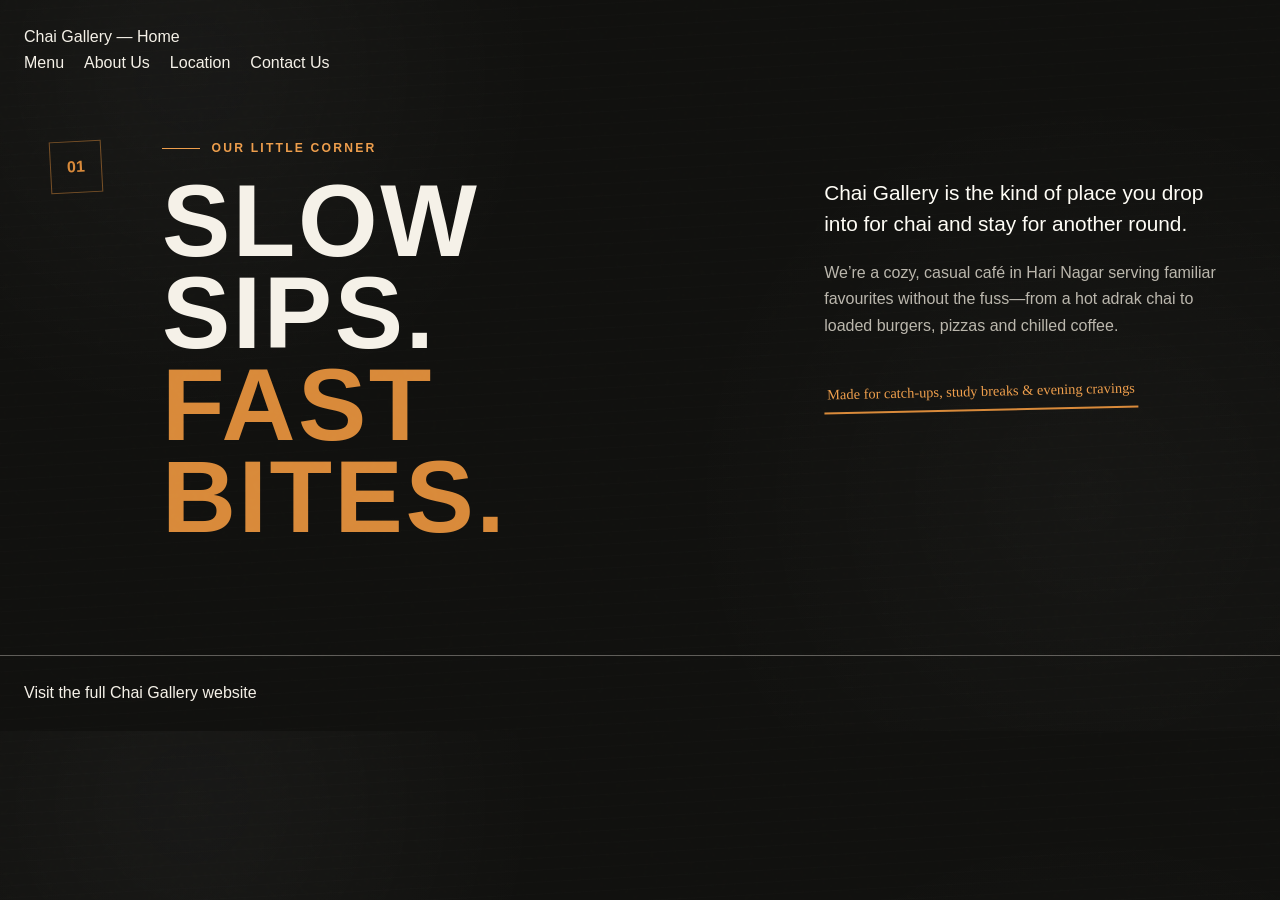
==== commit c42ce7a2: "Publish search pages sitemap and contact phone" ====
--- a/about.html
+++ b/about.html
@@ -23,23 +23,20 @@
   <meta name="twitter:title" content="Chai Gallery | Chai, Coffee & Quick Bites in Hari Nagar">
   <meta name="twitter:description" content="Good chai, quick bites and easy-going cafe vibes in Hari Nagar, West Delhi.">
   <meta name="twitter:image" content="https://www.chaigallery.in/assets/images/whatsapp-preview.png">
-  <title>About | Chai Gallery, Hari Nagar</title>
+  <title>About Us | Chai Gallery, Hari Nagar</title>
 
   <link rel="icon" href="assets/images/chai-gallery-logo.png" type="image/png">
   <link rel="apple-touch-icon" href="assets/images/whatsapp-preview.png">
   <link rel="preload" href="assets/images/menu-art/hero-chai.png" as="image">
   <link rel="preload" href="assets/images/chai-gallery-logo.png" as="image">
   <link rel="stylesheet" href="css/style.css">
-  <script>
-    window.CHAI_GALLERY_CONFIG = { apiBase: "https://chai-gallery-orders-dev.passishubham1.workers.dev" };
-  </script>
-  <script src="https://checkout.razorpay.com/v1/checkout.js" defer></script>
 
   <script type="application/ld+json">
   {
     "@context": "https://schema.org",
     "@type": "CafeOrCoffeeShop",
     "name": "Chai Gallery",
+    "telephone": "+919311370924",
     "description": "A cozy neighborhood cafe for chai, coffee and quick bites in Hari Nagar, West Delhi.",
     "servesCuisine": ["Tea", "Coffee", "Cafe", "Fast Food"],
     "priceRange": "₹",
@@ -58,7 +55,7 @@
     }
   }
   </script>
-<style>.menu-artwork-frame{max-height:none;overflow:visible}.menu-filter,.menu-zoom-controls{display:none}.section{padding-top:40px}</style></head><body><header style="padding:24px"><a href="/">Chai Gallery — Home</a><nav aria-label="Pages"><a style="margin-right:20px" href="/menu.html">Menu</a><a style="margin-right:20px" href="/about.html">About</a><a style="margin-right:20px" href="/location.html">Location</a><a style="margin-right:20px" href="/contact.html">Contact</a></nav></header><main><section class="section about" id="about" aria-labelledby="about-title">
+<style>.menu-artwork-frame{max-height:none;overflow:visible}.menu-filter,.menu-zoom-controls{display:none}.section{padding-top:40px}</style></head><body><header style="padding:24px"><a href="/">Chai Gallery — Home</a><nav aria-label="Pages"><a style="margin-right:20px" href="/menu.html">Menu</a><a style="margin-right:20px" href="/about.html">About Us</a><a style="margin-right:20px" href="/location.html">Location</a><a style="margin-right:20px" href="/contact.html">Contact Us</a></nav></header><main><section class="section about" id="about" aria-labelledby="about-title">
       <div class="container about-grid">
         <div class="section-number" aria-hidden="true">01</div>
         <div class="about-heading" >
